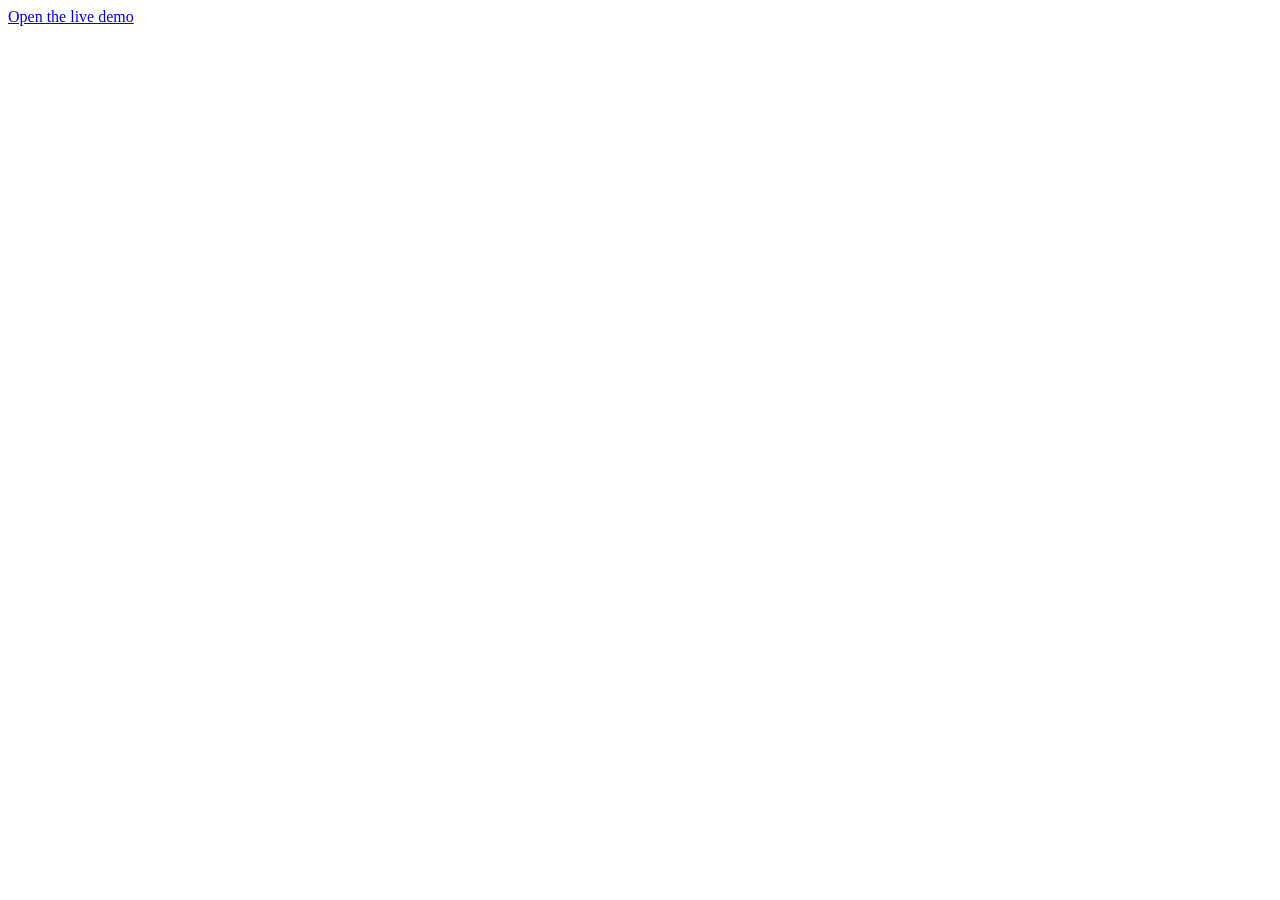
==== web/static/index.html @ b29f14f9 "Add browser demo page with AudioWorklet mic and gapless playback" ====
<!doctype html>
<html lang="en">
<head><meta charset="utf-8"><meta name="viewport" content="width=device-width, initial-scale=1">
<title>Voice Agent</title><link rel="stylesheet" href="/static/style.css"></head>
<body><main class="wrap"><div class="card"><a class="btn" href="/demo">Open the live demo</a></div></main></body>
</html>
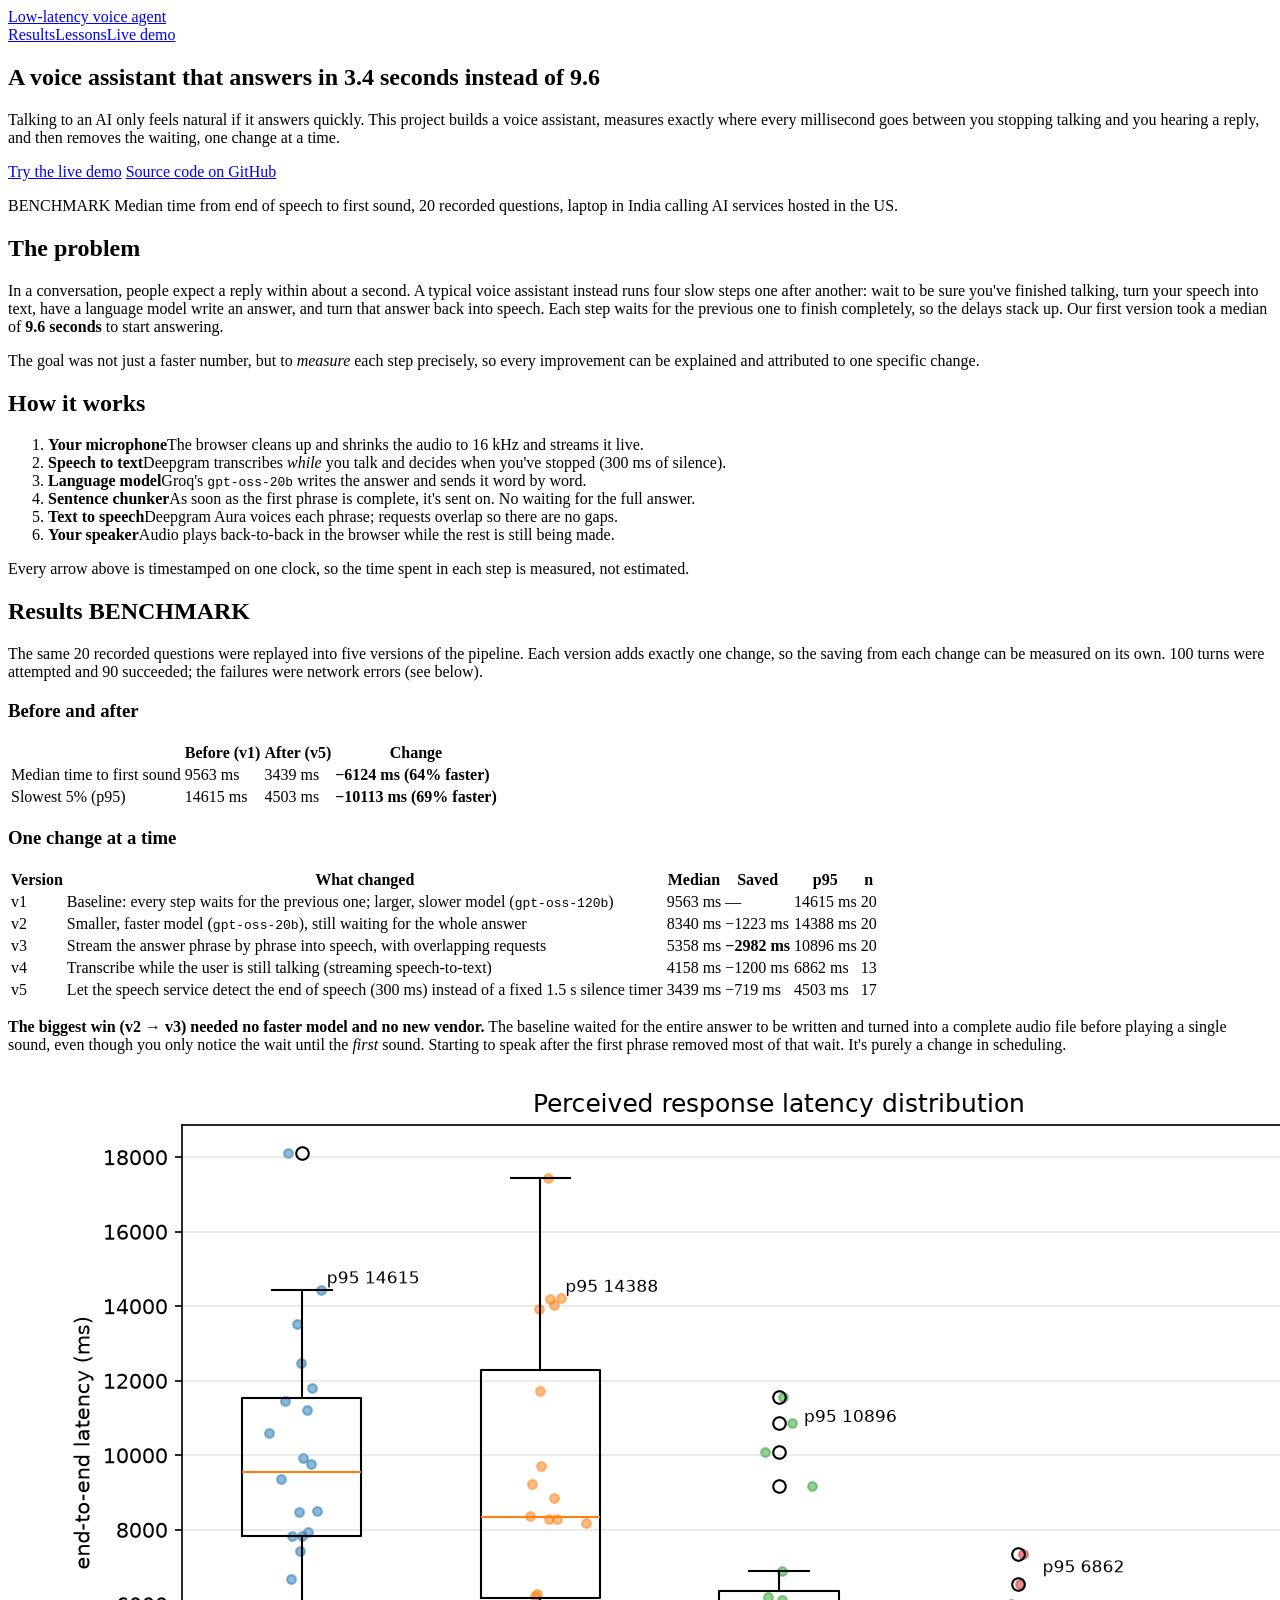
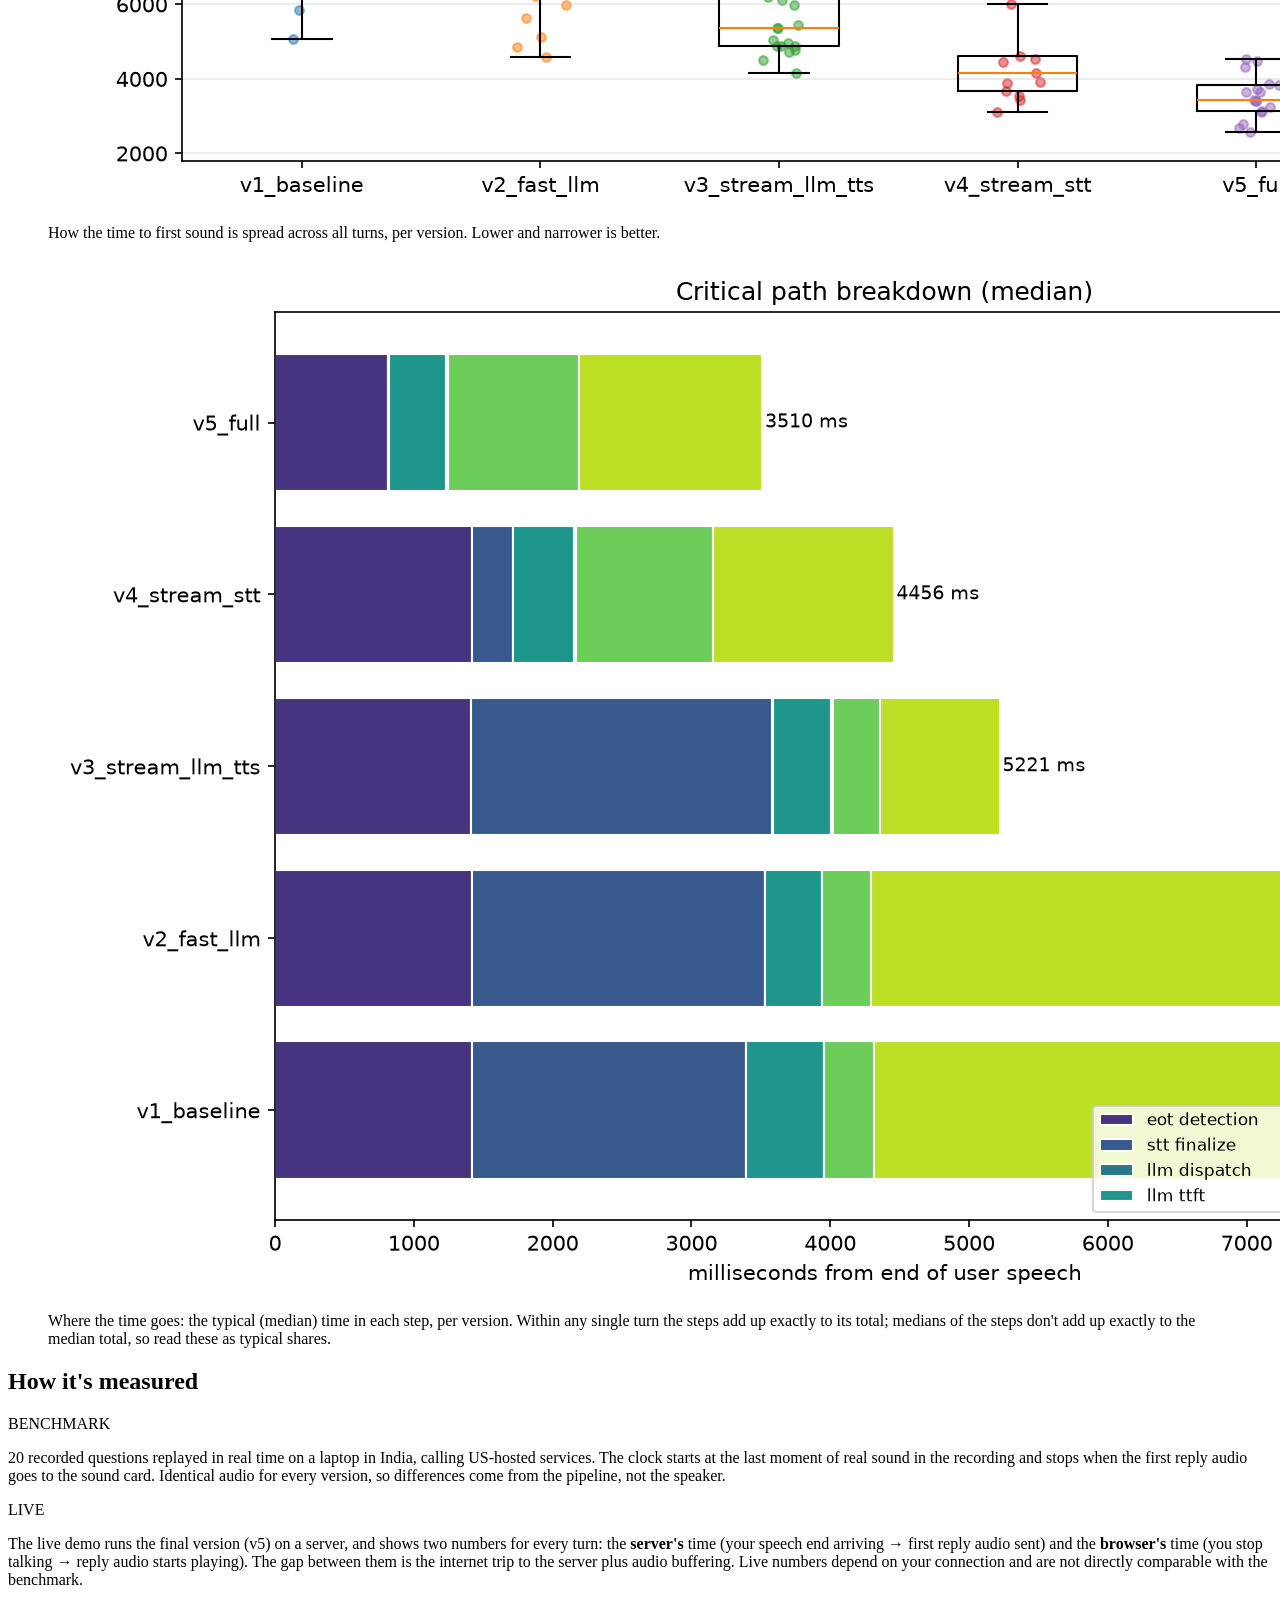
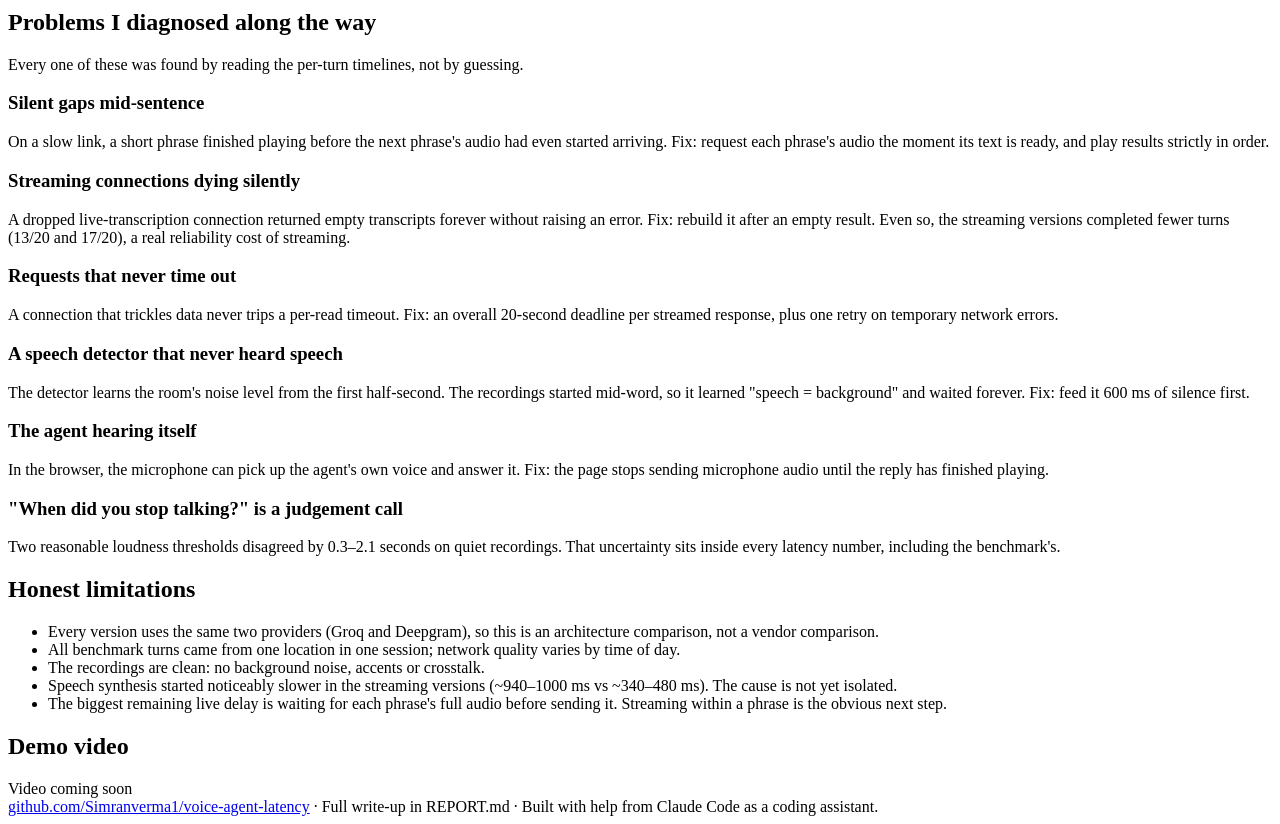
==== commit 223a004e: "Add landing page and TEST_MODE; fix idle timeout and start/stop race" ====
--- a/web/static/index.html
+++ b/web/static/index.html
@@ -1,6 +1,190 @@
 <!doctype html>
 <html lang="en">
-<head><meta charset="utf-8"><meta name="viewport" content="width=device-width, initial-scale=1">
-<title>Voice Agent</title><link rel="stylesheet" href="/static/style.css"></head>
-<body><main class="wrap"><div class="card"><a class="btn" href="/demo">Open the live demo</a></div></main></body>
+<head>
+  <meta charset="utf-8">
+  <meta name="viewport" content="width=device-width, initial-scale=1">
+  <title>Low-Latency Voice Agent</title>
+  <meta name="description" content="A real-time voice assistant, instrumented end to end: where the seconds go, and how streaming cut the median response time from 9.6 s to 3.4 s.">
+  <link rel="stylesheet" href="/static/style.css">
+</head>
+<body>
+<header class="top">
+  <div class="wrap">
+    <a class="brand" href="/">Low-latency voice agent</a>
+    <nav><a href="#results">Results</a><a href="#failures">Lessons</a><a href="/demo">Live demo</a></nav>
+  </div>
+</header>
+
+<main class="wrap">
+
+  <section class="hero">
+    <h1>A voice assistant that answers in <span class="hl">3.4 seconds</span> instead of 9.6</h1>
+    <p class="lede">
+      Talking to an AI only feels natural if it answers quickly. This project builds a
+      voice assistant, measures exactly where every millisecond goes between you stopping
+      talking and you hearing a reply, and then removes the waiting, one change at a time.
+    </p>
+    <div class="cta">
+      <a class="btn" href="/demo">Try the live demo</a>
+      <a class="btn secondary" href="https://github.com/Simranverma1/voice-agent-latency">Source code on GitHub</a>
+    </div>
+    <p class="muted small">
+      <span class="badge bench">BENCHMARK</span> Median time from end of speech to first sound,
+      20 recorded questions, laptop in India calling AI services hosted in the US.
+    </p>
+  </section>
+
+  <section class="card">
+    <h2>The problem</h2>
+    <p>
+      In a conversation, people expect a reply within about a second. A typical voice assistant
+      instead runs four slow steps one after another: wait to be sure you've finished talking,
+      turn your speech into text, have a language model write an answer, and turn that answer
+      back into speech. Each step waits for the previous one to finish completely, so the delays
+      stack up. Our first version took a median of <strong>9.6 seconds</strong> to start answering.
+    </p>
+    <p style="margin-bottom:0">
+      The goal was not just a faster number, but to <em>measure</em> each step precisely, so every
+      improvement can be explained and attributed to one specific change.
+    </p>
+  </section>
+
+  <section class="card">
+    <h2>How it works</h2>
+    <ol class="flow" aria-label="Pipeline">
+      <li><strong>Your microphone</strong><span>The browser cleans up and shrinks the audio to 16 kHz and streams it live.</span></li>
+      <li><strong>Speech to text</strong><span>Deepgram transcribes <em>while</em> you talk and decides when you've stopped (300 ms of silence).</span></li>
+      <li><strong>Language model</strong><span>Groq's <code>gpt-oss-20b</code> writes the answer and sends it word by word.</span></li>
+      <li><strong>Sentence chunker</strong><span>As soon as the first phrase is complete, it's sent on. No waiting for the full answer.</span></li>
+      <li><strong>Text to speech</strong><span>Deepgram Aura voices each phrase; requests overlap so there are no gaps.</span></li>
+      <li><strong>Your speaker</strong><span>Audio plays back-to-back in the browser while the rest is still being made.</span></li>
+    </ol>
+    <p class="muted small" style="margin-bottom:0">
+      Every arrow above is timestamped on one clock, so the time spent in each step is measured,
+      not estimated.
+    </p>
+  </section>
+
+  <section id="results">
+    <h2 class="section-title">Results <span class="badge bench">BENCHMARK</span></h2>
+    <p class="muted">
+      The same 20 recorded questions were replayed into five versions of the pipeline. Each
+      version adds exactly one change, so the saving from each change can be measured on its own.
+      100 turns were attempted and 90 succeeded; the failures were network errors (see below).
+    </p>
+
+    <div class="card">
+      <h3>Before and after</h3>
+      <div class="table-scroll">
+        <table>
+          <thead><tr><th></th><th class="num">Before (v1)</th><th class="num">After (v5)</th><th class="num">Change</th></tr></thead>
+          <tbody>
+            <tr><td>Median time to first sound</td><td class="num">9563 ms</td><td class="num">3439 ms</td><td class="num"><strong>−6124 ms (64% faster)</strong></td></tr>
+            <tr><td>Slowest 5% (p95)</td><td class="num">14615 ms</td><td class="num">4503 ms</td><td class="num"><strong>−10113 ms (69% faster)</strong></td></tr>
+          </tbody>
+        </table>
+      </div>
+    </div>
+
+    <div class="card">
+      <h3>One change at a time</h3>
+      <div class="table-scroll">
+        <table>
+          <thead><tr><th>Version</th><th>What changed</th><th class="num">Median</th><th class="num">Saved</th><th class="num">p95</th><th class="num">n</th></tr></thead>
+          <tbody>
+            <tr><td>v1</td><td>Baseline: every step waits for the previous one; larger, slower model (<code>gpt-oss-120b</code>)</td><td class="num">9563 ms</td><td class="num">—</td><td class="num">14615 ms</td><td class="num">20</td></tr>
+            <tr><td>v2</td><td>Smaller, faster model (<code>gpt-oss-20b</code>), still waiting for the whole answer</td><td class="num">8340 ms</td><td class="num">−1223 ms</td><td class="num">14388 ms</td><td class="num">20</td></tr>
+            <tr class="win"><td>v3</td><td>Stream the answer phrase by phrase into speech, with overlapping requests</td><td class="num">5358 ms</td><td class="num"><strong>−2982 ms</strong></td><td class="num">10896 ms</td><td class="num">20</td></tr>
+            <tr><td>v4</td><td>Transcribe while the user is still talking (streaming speech-to-text)</td><td class="num">4158 ms</td><td class="num">−1200 ms</td><td class="num">6862 ms</td><td class="num">13</td></tr>
+            <tr><td>v5</td><td>Let the speech service detect the end of speech (300 ms) instead of a fixed 1.5 s silence timer</td><td class="num">3439 ms</td><td class="num">−719 ms</td><td class="num">4503 ms</td><td class="num">17</td></tr>
+          </tbody>
+        </table>
+      </div>
+      <p class="small" style="margin-bottom:0">
+        <strong>The biggest win (v2 → v3) needed no faster model and no new vendor.</strong>
+        The baseline waited for the entire answer to be written and turned into a complete
+        audio file before playing a single sound, even though you only notice the wait until the
+        <em>first</em> sound. Starting to speak after the first phrase removed most of that wait.
+        It's purely a change in scheduling.
+      </p>
+    </div>
+
+    <div class="charts">
+      <figure class="card">
+        <img src="/reports/distribution.png" alt="Box plot of time to first sound for each of the five versions; the spread shrinks along with the median from v1 to v5." loading="lazy">
+        <figcaption class="muted small">How the time to first sound is spread across all turns, per version. Lower and narrower is better.</figcaption>
+      </figure>
+      <figure class="card">
+        <img src="/reports/breakdown.png" alt="Stacked bars showing the typical time in each pipeline step for the five versions." loading="lazy">
+        <figcaption class="muted small">
+          Where the time goes: the typical (median) time in each step, per version. Within any
+          single turn the steps add up exactly to its total; medians of the steps don't add up
+          exactly to the median total, so read these as typical shares.
+        </figcaption>
+      </figure>
+    </div>
+  </section>
+
+  <section id="measurement" class="card">
+    <h2>How it's measured</h2>
+    <div class="two-col">
+      <div>
+        <p><span class="badge bench">BENCHMARK</span></p>
+        <p class="small">
+          20 recorded questions replayed in real time on a laptop in India, calling US-hosted
+          services. The clock starts at the last moment of real sound in the recording and stops
+          when the first reply audio goes to the sound card. Identical audio for every version,
+          so differences come from the pipeline, not the speaker.
+        </p>
+      </div>
+      <div>
+        <p><span class="badge live">LIVE</span></p>
+        <p class="small">
+          The live demo runs the final version (v5) on a server, and shows two numbers for every
+          turn: the <strong>server's</strong> time (your speech end arriving → first reply audio sent) and the
+          <strong>browser's</strong> time (you stop talking → reply audio starts playing). The gap between them
+          is the internet trip to the server plus audio buffering. Live numbers depend on your
+          connection and are not directly comparable with the benchmark.
+        </p>
+      </div>
+    </div>
+  </section>
+
+  <section id="failures">
+    <h2 class="section-title">Problems I diagnosed along the way</h2>
+    <p class="muted">Every one of these was found by reading the per-turn timelines, not by guessing.</p>
+    <div class="grid-cards">
+      <div class="card"><h3>Silent gaps mid-sentence</h3><p class="small">On a slow link, a short phrase finished playing before the next phrase's audio had even started arriving. Fix: request each phrase's audio the moment its text is ready, and play results strictly in order.</p></div>
+      <div class="card"><h3>Streaming connections dying silently</h3><p class="small">A dropped live-transcription connection returned empty transcripts forever without raising an error. Fix: rebuild it after an empty result. Even so, the streaming versions completed fewer turns (13/20 and 17/20), a real reliability cost of streaming.</p></div>
+      <div class="card"><h3>Requests that never time out</h3><p class="small">A connection that trickles data never trips a per-read timeout. Fix: an overall 20-second deadline per streamed response, plus one retry on temporary network errors.</p></div>
+      <div class="card"><h3>A speech detector that never heard speech</h3><p class="small">The detector learns the room's noise level from the first half-second. The recordings started mid-word, so it learned "speech = background" and waited forever. Fix: feed it 600 ms of silence first.</p></div>
+      <div class="card"><h3>The agent hearing itself</h3><p class="small">In the browser, the microphone can pick up the agent's own voice and answer it. Fix: the page stops sending microphone audio until the reply has finished playing.</p></div>
+      <div class="card"><h3>"When did you stop talking?" is a judgement call</h3><p class="small">Two reasonable loudness thresholds disagreed by 0.3–2.1 seconds on quiet recordings. That uncertainty sits inside every latency number, including the benchmark's.</p></div>
+    </div>
+  </section>
+
+  <section class="card">
+    <h2>Honest limitations</h2>
+    <ul class="small" style="margin-bottom:0">
+      <li>Every version uses the same two providers (Groq and Deepgram), so this is an architecture comparison, not a vendor comparison.</li>
+      <li>All benchmark turns came from one location in one session; network quality varies by time of day.</li>
+      <li>The recordings are clean: no background noise, accents or crosstalk.</li>
+      <li>Speech synthesis started noticeably slower in the streaming versions (~940–1000 ms vs ~340–480 ms). The cause is not yet isolated.</li>
+      <li>The biggest remaining live delay is waiting for each phrase's full audio before sending it. Streaming within a phrase is the obvious next step.</li>
+    </ul>
+  </section>
+
+  <section class="card">
+    <h2>Demo video</h2>
+    <!-- Replace this placeholder with the video embed, e.g. a YouTube <iframe>. -->
+    <div class="video-placeholder">Video coming soon</div>
+  </section>
+
+</main>
+
+<footer class="wrap muted small foot">
+  <a href="https://github.com/Simranverma1/voice-agent-latency">github.com/Simranverma1/voice-agent-latency</a>
+  · Full write-up in REPORT.md · Built with help from Claude Code as a coding assistant.
+</footer>
+</body>
 </html>
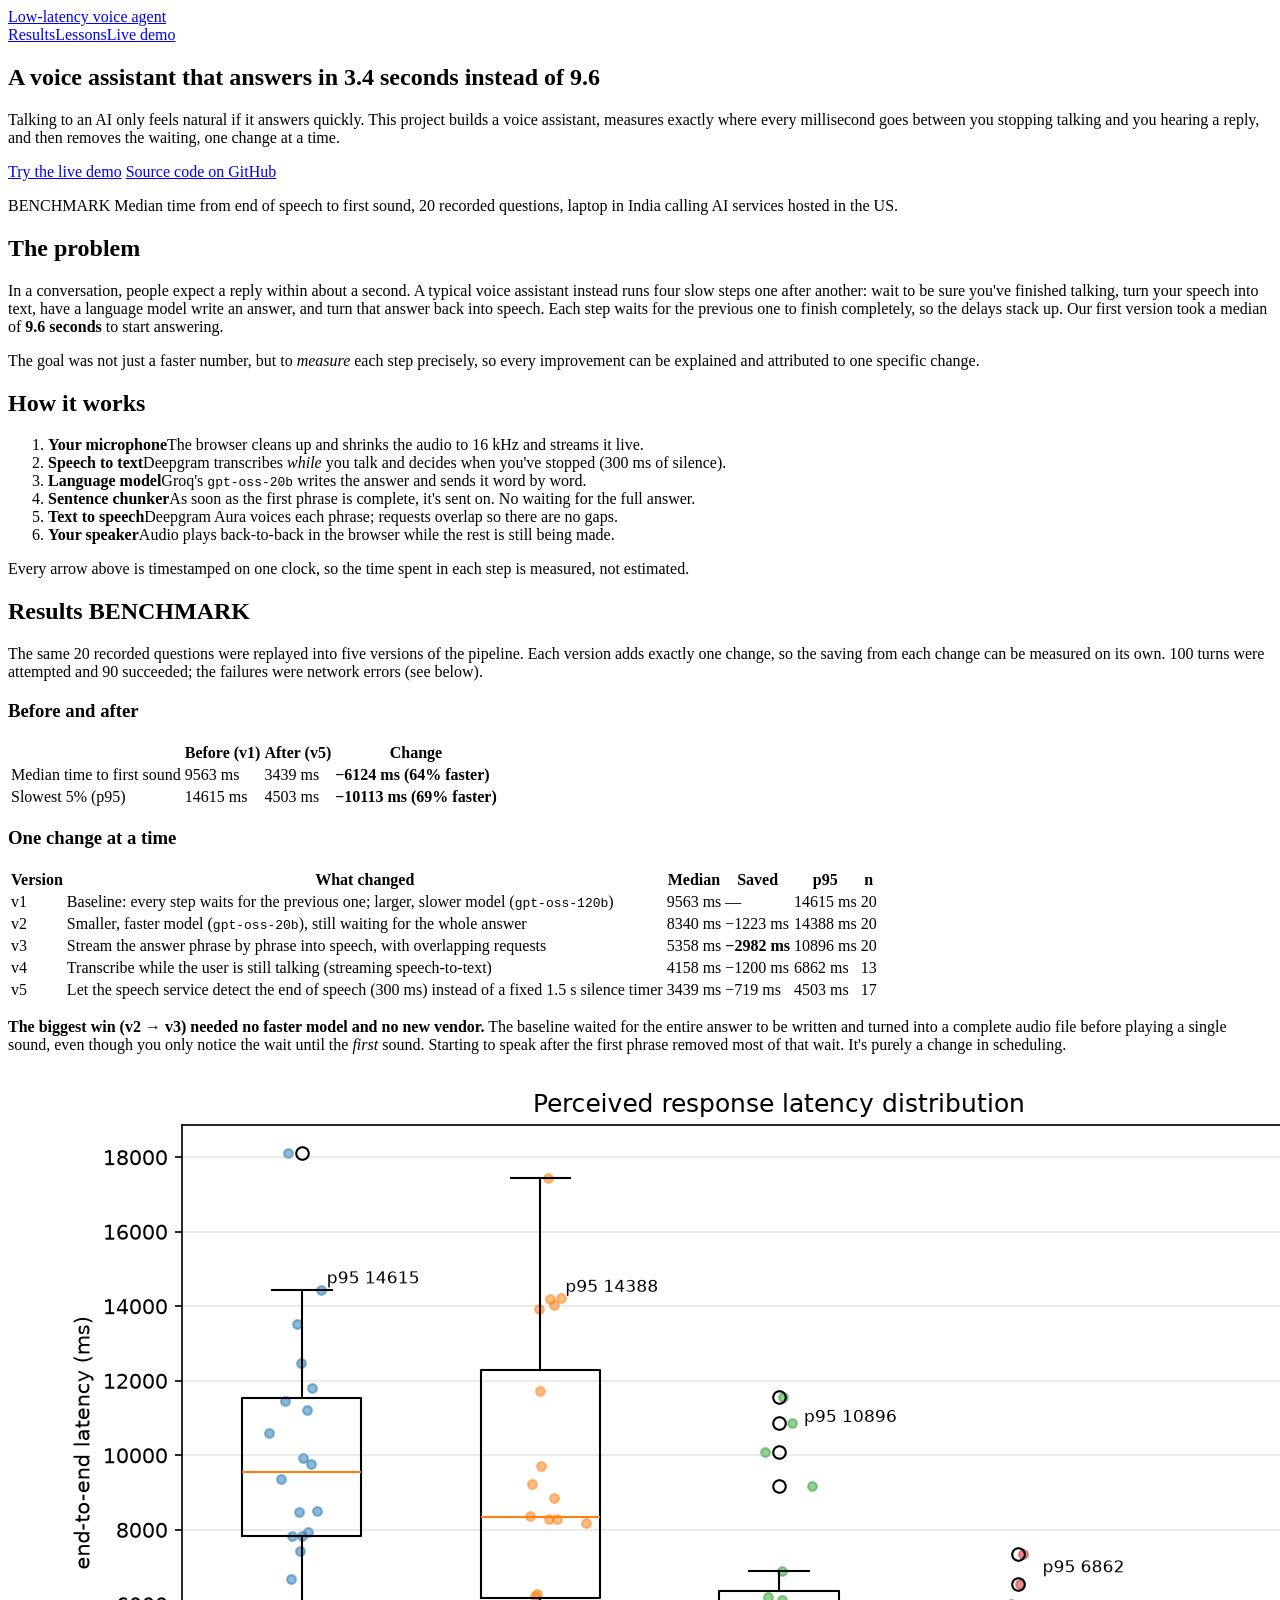
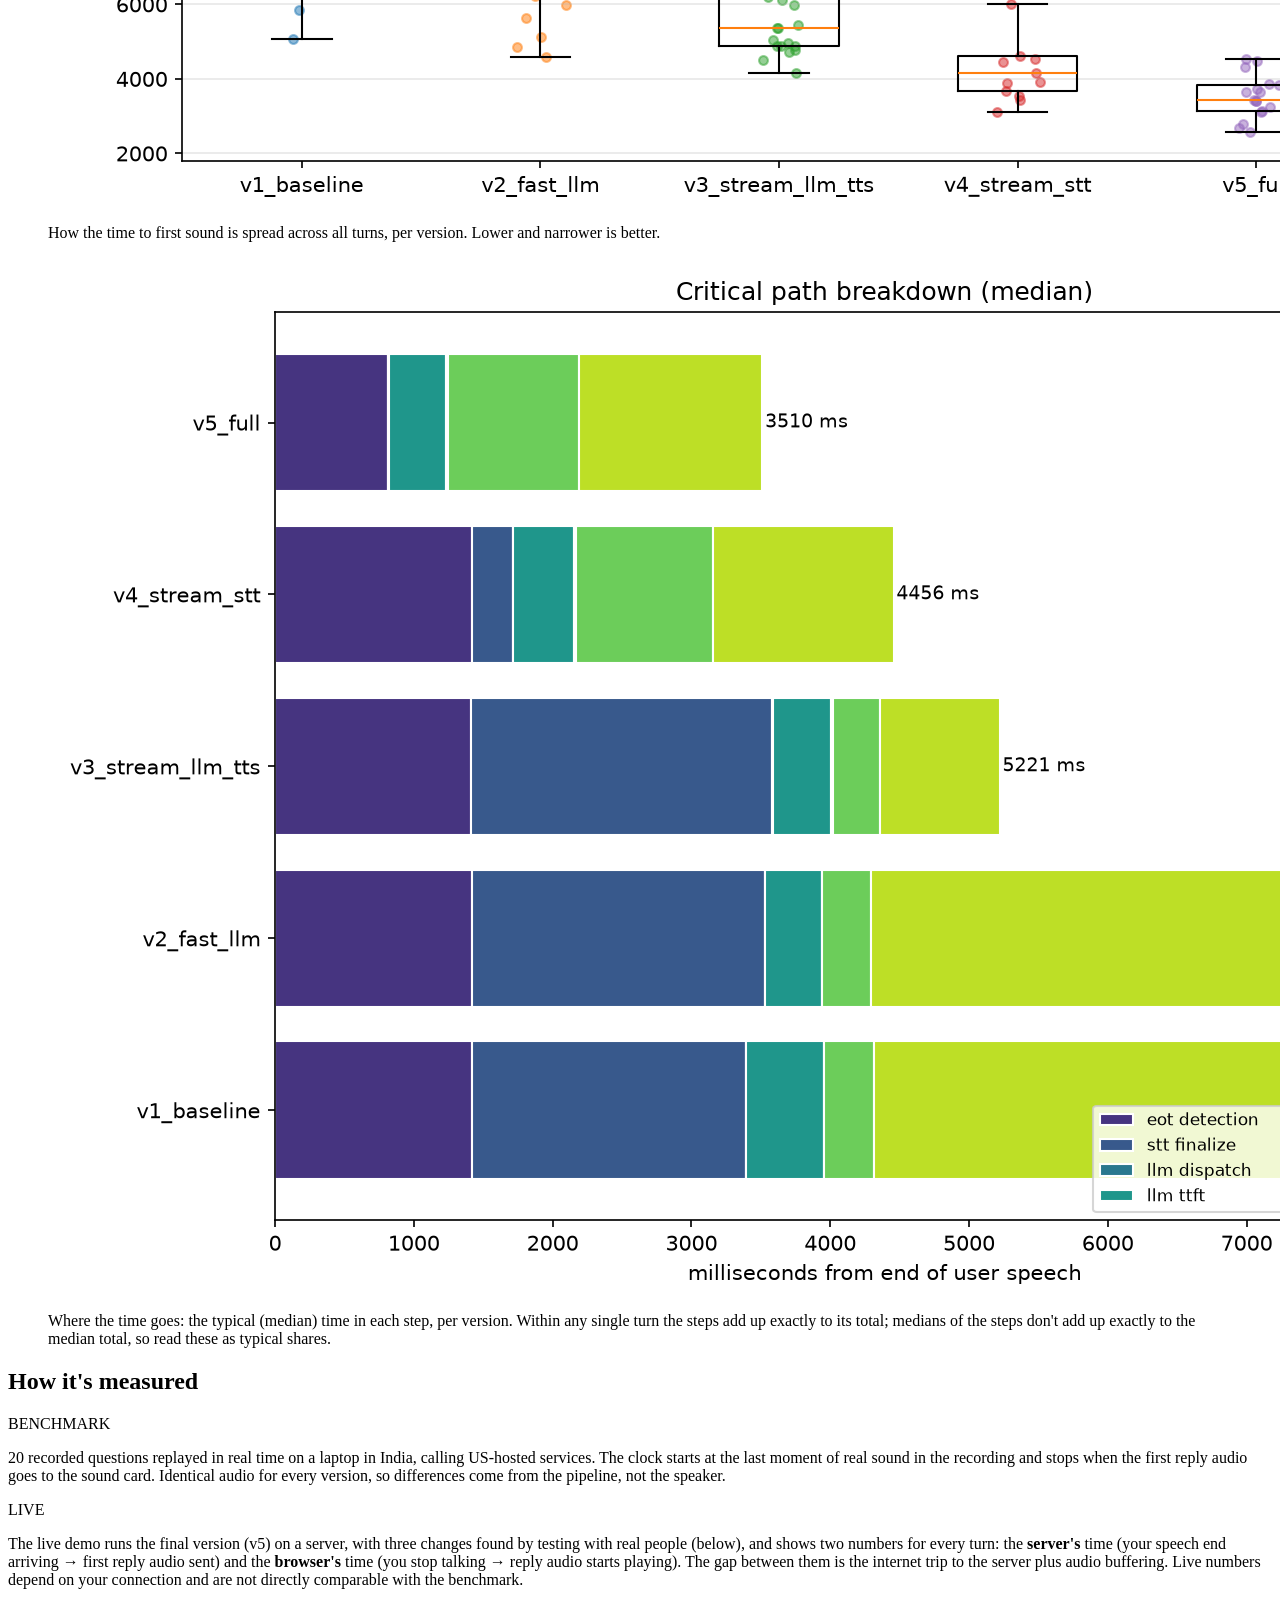
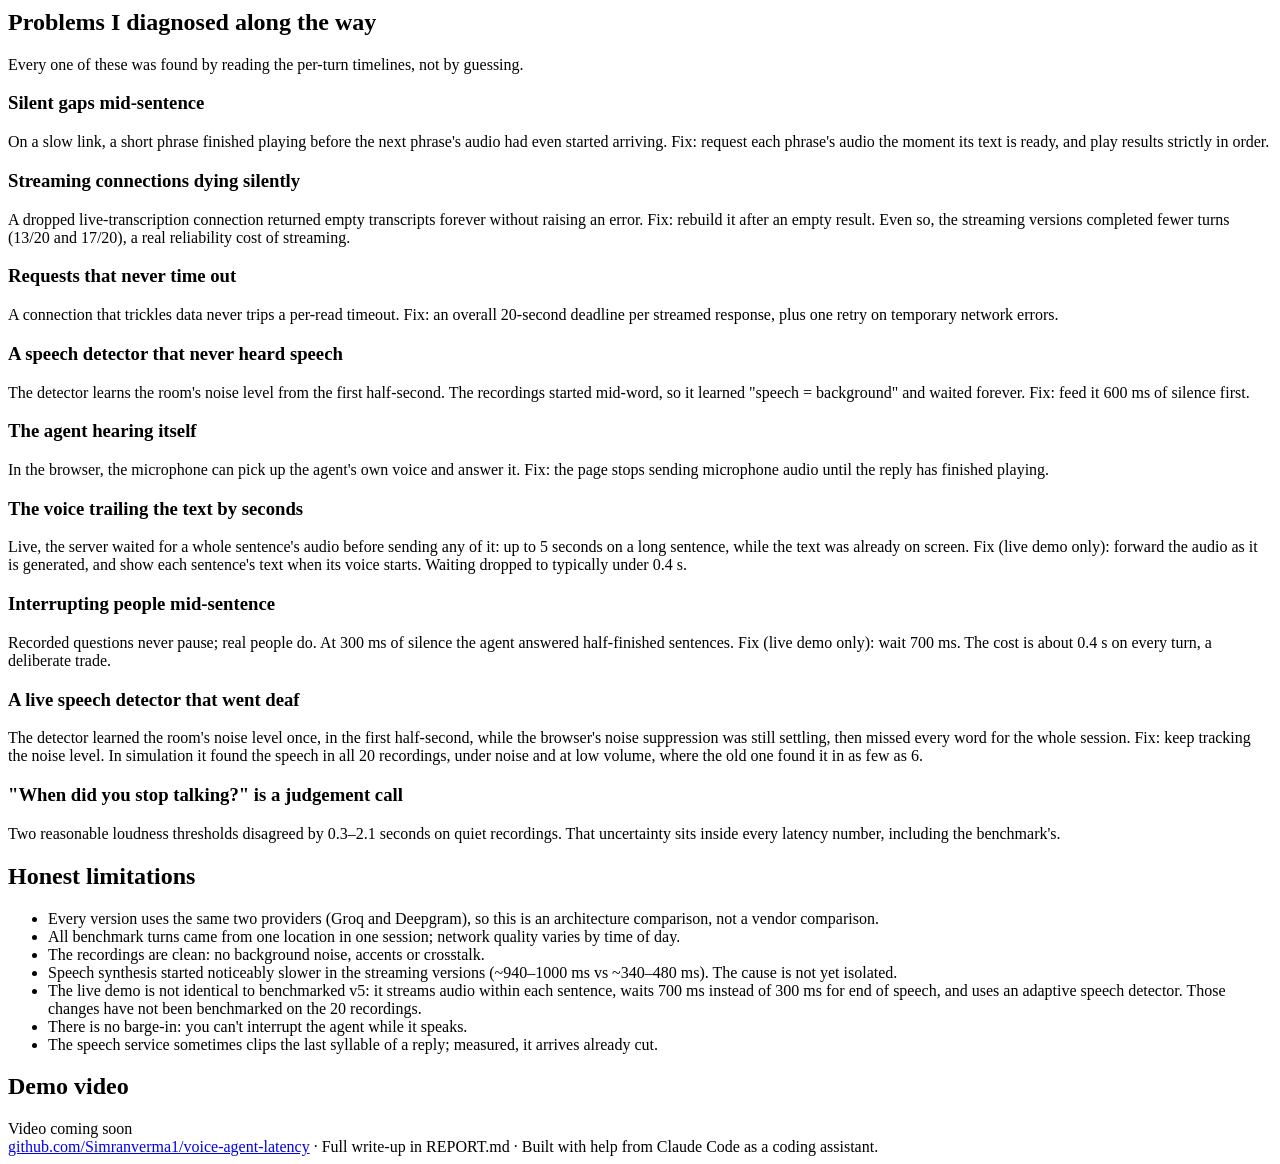
==== commit 5032266a: "Stream TTS audio, adaptive VAD, 700 ms endpointing, mic picker and fallback" ====
--- a/web/static/index.html
+++ b/web/static/index.html
@@ -140,8 +140,8 @@
       <div>
         <p><span class="badge live">LIVE</span></p>
         <p class="small">
-          The live demo runs the final version (v5) on a server, and shows two numbers for every
-          turn: the <strong>server's</strong> time (your speech end arriving → first reply audio sent) and the
+          The live demo runs the final version (v5) on a server, with three changes found by testing
+          with real people (below), and shows two numbers for every turn: the <strong>server's</strong> time (your speech end arriving → first reply audio sent) and the
           <strong>browser's</strong> time (you stop talking → reply audio starts playing). The gap between them
           is the internet trip to the server plus audio buffering. Live numbers depend on your
           connection and are not directly comparable with the benchmark.
@@ -159,6 +159,9 @@
       <div class="card"><h3>Requests that never time out</h3><p class="small">A connection that trickles data never trips a per-read timeout. Fix: an overall 20-second deadline per streamed response, plus one retry on temporary network errors.</p></div>
       <div class="card"><h3>A speech detector that never heard speech</h3><p class="small">The detector learns the room's noise level from the first half-second. The recordings started mid-word, so it learned "speech = background" and waited forever. Fix: feed it 600 ms of silence first.</p></div>
       <div class="card"><h3>The agent hearing itself</h3><p class="small">In the browser, the microphone can pick up the agent's own voice and answer it. Fix: the page stops sending microphone audio until the reply has finished playing.</p></div>
+      <div class="card"><h3>The voice trailing the text by seconds</h3><p class="small">Live, the server waited for a whole sentence's audio before sending any of it: up to 5 seconds on a long sentence, while the text was already on screen. Fix (live demo only): forward the audio as it is generated, and show each sentence's text when its voice starts. Waiting dropped to typically under 0.4 s.</p></div>
+      <div class="card"><h3>Interrupting people mid-sentence</h3><p class="small">Recorded questions never pause; real people do. At 300 ms of silence the agent answered half-finished sentences. Fix (live demo only): wait 700 ms. The cost is about 0.4 s on every turn, a deliberate trade.</p></div>
+      <div class="card"><h3>A live speech detector that went deaf</h3><p class="small">The detector learned the room's noise level once, in the first half-second, while the browser's noise suppression was still settling, then missed every word for the whole session. Fix: keep tracking the noise level. In simulation it found the speech in all 20 recordings, under noise and at low volume, where the old one found it in as few as 6.</p></div>
       <div class="card"><h3>"When did you stop talking?" is a judgement call</h3><p class="small">Two reasonable loudness thresholds disagreed by 0.3–2.1 seconds on quiet recordings. That uncertainty sits inside every latency number, including the benchmark's.</p></div>
     </div>
   </section>
@@ -170,7 +173,9 @@
       <li>All benchmark turns came from one location in one session; network quality varies by time of day.</li>
       <li>The recordings are clean: no background noise, accents or crosstalk.</li>
       <li>Speech synthesis started noticeably slower in the streaming versions (~940–1000 ms vs ~340–480 ms). The cause is not yet isolated.</li>
-      <li>The biggest remaining live delay is waiting for each phrase's full audio before sending it. Streaming within a phrase is the obvious next step.</li>
+      <li>The live demo is not identical to benchmarked v5: it streams audio within each sentence, waits 700 ms instead of 300 ms for end of speech, and uses an adaptive speech detector. Those changes have not been benchmarked on the 20 recordings.</li>
+      <li>There is no barge-in: you can't interrupt the agent while it speaks.</li>
+      <li>The speech service sometimes clips the last syllable of a reply; measured, it arrives already cut.</li>
     </ul>
   </section>
 
